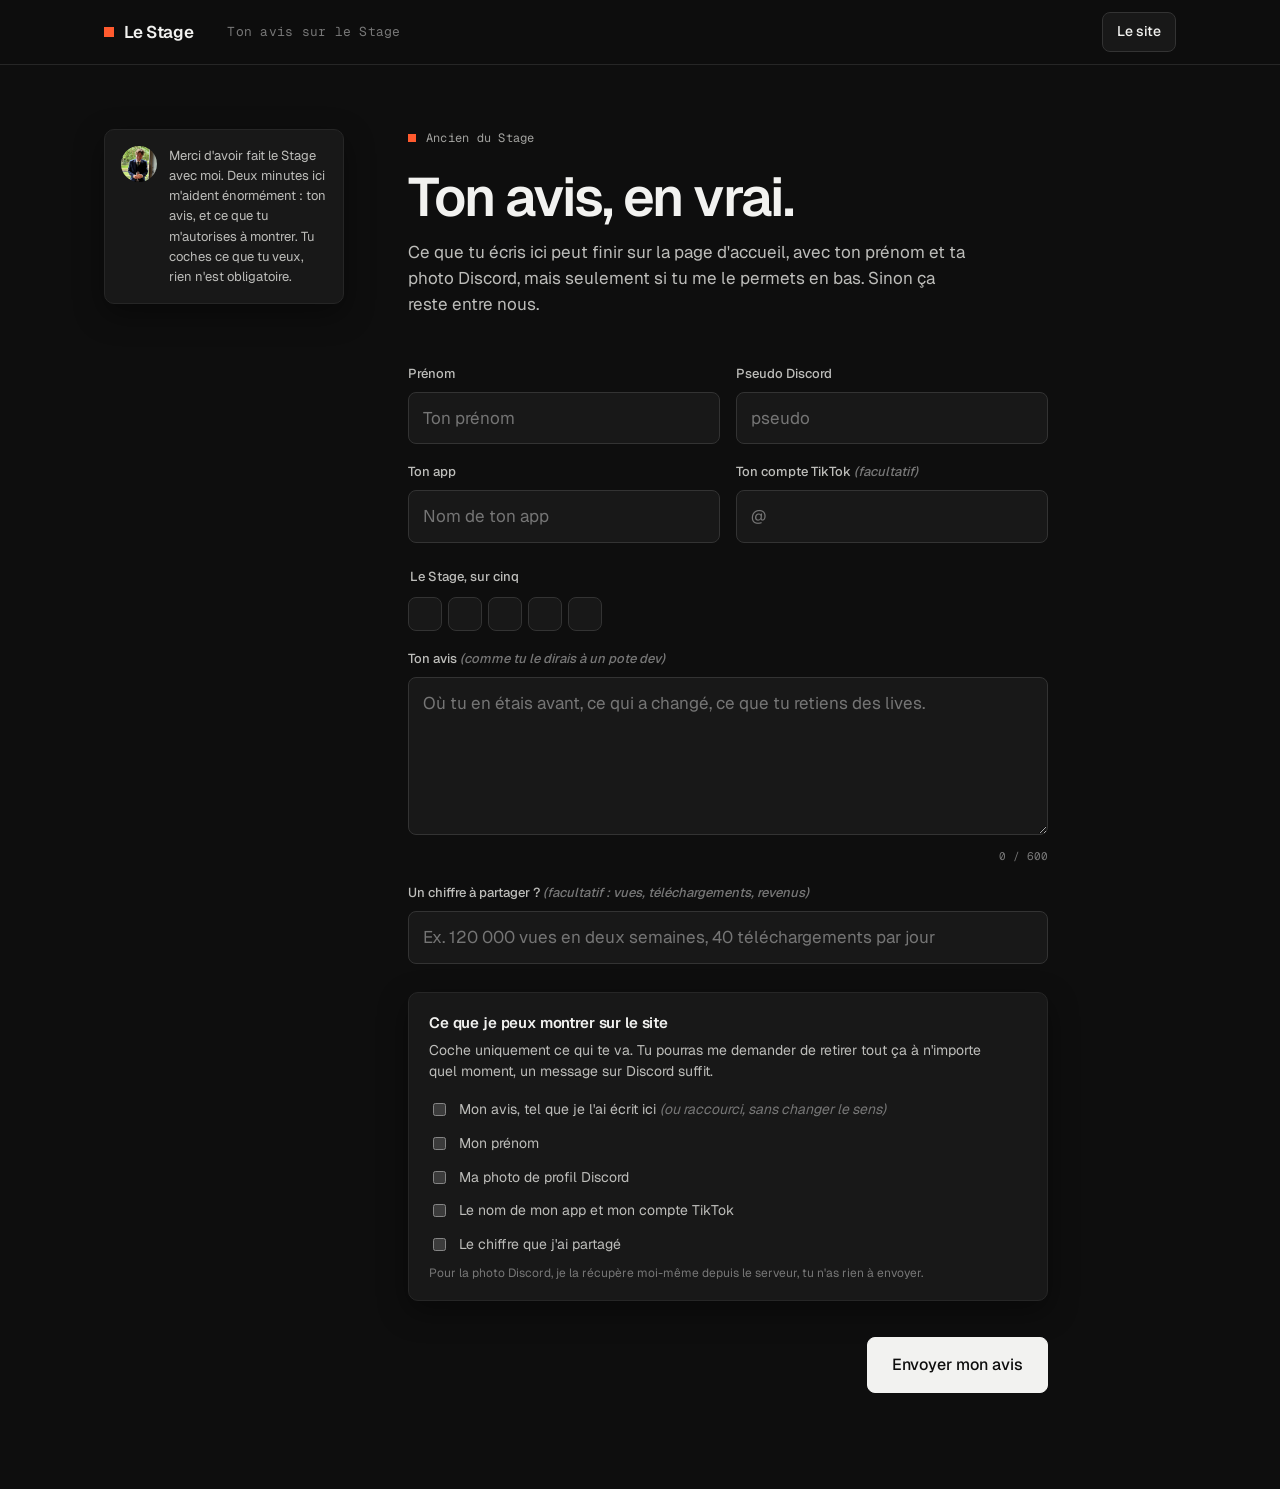
==== avis.html @ 8430fc01 "Avis : page pour recueillir les retours des anciens et leurs autorisations Co-Authored-By: Claude Fa" ====
<!doctype html>
<html lang="fr">
<head>
<meta charset="utf-8">
<meta name="viewport" content="width=device-width, initial-scale=1">
<title>Ton avis · Le Stage</title>
<meta name="description" content="Tu as fait le Stage ? Dis-moi ce que tu en as pensé, et si je peux le montrer sur le site.">
<meta name="robots" content="noindex">
<link rel="icon" type="image/png" sizes="64x64" href="favicon.png?v=3">
<link rel="icon" type="image/svg+xml" href="favicon.svg?v=3">
<link rel="shortcut icon" href="favicon.ico?v=3">
<link rel="apple-touch-icon" href="apple-touch-icon.png?v=3">
<link rel="preconnect" href="https://fonts.googleapis.com">
<link rel="preconnect" href="https://fonts.gstatic.com" crossorigin>
<link href="https://fonts.googleapis.com/css2?family=Geist:wght@400;500;600;700&family=Geist+Mono:wght@400;500&display=swap" rel="stylesheet">
<link rel="stylesheet" href="style.css">
<link rel="stylesheet" href="postuler.css">
<style>
  .avis-main { padding-top: 0; }
  .avis { padding: 64px 0 96px; }
  .avis-in { display: grid; grid-template-columns: 240px 1fr; gap: 64px; align-items: start; }
  @media (max-width: 860px) { .avis-in { grid-template-columns: 1fr; gap: 28px; } .avis { padding: 36px 0 72px; } }
  .avis-side { position: sticky; top: 90px; }
  .avis-side .side-note { margin-top: 0; }
  @media (max-width: 860px) { .avis-side { position: static; } .avis-side .side-note { display: flex; } }
  .avis-form { max-width: 640px; }
  .avis-form .h2 { margin-bottom: 14px; }
  .avis-form .p { margin-bottom: 28px; }
  .stars { border: 0; padding: 0; margin: 24px 0 0; display: flex; flex-wrap: wrap; gap: 6px; }
  .stars legend { font-size: 13px; font-weight: 500; color: var(--ink-2); margin-bottom: 10px; width: 100%; }
  .stars label { position: relative; }
  .stars input { position: absolute; opacity: 0; inset: 0; }
  .stars i { display: block; width: 34px; height: 34px; border: 1px solid var(--line-2); border-radius: 8px; background: var(--card); cursor: pointer; transition: background 150ms, border-color 150ms, transform 200ms var(--spring); }
  .stars label:hover i { border-color: var(--ink); }
  .stars.lit-1 label:nth-child(-n+2) i, .stars.lit-2 label:nth-child(-n+3) i, .stars.lit-3 label:nth-child(-n+4) i, .stars.lit-4 label:nth-child(-n+5) i, .stars.lit-5 label:nth-child(-n+6) i { background: var(--px); border-color: var(--px); }
  .stars input:checked + i { transform: scale(1.08); }
  .consent { margin-top: 28px; padding: 18px 20px; }
  .consent h3 { font-size: 15px; font-weight: 600; margin: 0 0 6px; letter-spacing: -0.01em; }
  .consent .p { font-size: 14px; margin-bottom: 8px; }
  .consent .check { margin-top: 12px; }
  .consent .check:first-of-type { margin-top: 16px; }
  .avatar-hint { font-size: 12px; color: var(--g3); margin-top: 8px; line-height: 1.5; }
  .ok-box { display: none; }
  .is-sent .avis-form > *:not(.ok-box) { display: none; }
  .is-sent .ok-box { display: block; animation: stepin .6s var(--spring-soft); }
  .count { font-size: 11px; color: var(--g3); text-align: right; margin-top: 6px; font-family: var(--display); }
</style>
</head>
<body class="apply-body">

<header class="nav">
  <div class="wrap nav-in">
    <a href="index.html" class="brand boop" data-boop="y:-2"><i class="px-dot" aria-hidden="true"></i>Le Stage</a>
    <span class="mono dim apply-crumb">Ton avis sur le Stage</span>
    <div class="nav-tools">
      <a href="index.html" class="btn btn-sm boop" data-boop="y:-2">Le site</a>
    </div>
  </div>
</header>

<main class="avis avis-main">
  <div class="wrap avis-in">

    <aside class="avis-side">
      <div class="side-note px-card">
        <img src="assets/sacha.png" alt="" width="36" height="36">
        <p>Merci d'avoir fait le Stage avec moi. Deux minutes ici m'aident énormément : ton avis, et ce que tu m'autorises à montrer. Tu coches ce que tu veux, rien n'est obligatoire.</p>
      </div>
    </aside>

    <form class="avis-form" id="avisForm" novalidate>
      <p class="eyebrow mono">Ancien du Stage</p>
      <h1 class="h2">Ton avis, en vrai.</h1>
      <p class="p">Ce que tu écris ici peut finir sur la page d'accueil, avec ton prénom et ta photo Discord, mais seulement si tu me le permets en bas. Sinon ça reste entre nous.</p>

      <div class="row-2">
        <label class="field"><span>Prénom</span><input type="text" id="firstName" required placeholder="Ton prénom"></label>
        <label class="field"><span>Pseudo Discord</span><input type="text" id="discord" placeholder="pseudo"></label>
      </div>
      <div class="row-2">
        <label class="field"><span>Ton app</span><input type="text" id="app" placeholder="Nom de ton app"></label>
        <label class="field"><span>Ton compte TikTok <em class="dim">(facultatif)</em></span><input type="text" id="tiktok" placeholder="@"></label>
      </div>

      <fieldset class="stars" id="stars">
        <legend>Le Stage, sur cinq</legend>
        <label><input type="radio" name="note" value="1"><i></i></label>
        <label><input type="radio" name="note" value="2"><i></i></label>
        <label><input type="radio" name="note" value="3"><i></i></label>
        <label><input type="radio" name="note" value="4"><i></i></label>
        <label><input type="radio" name="note" value="5"><i></i></label>
      </fieldset>

      <label class="field"><span>Ton avis <em class="dim">(comme tu le dirais à un pote dev)</em></span><textarea id="review" rows="5" maxlength="600" placeholder="Où tu en étais avant, ce qui a changé, ce que tu retiens des lives."></textarea></label>
      <div class="count" id="count">0 / 600</div>

      <label class="field"><span>Un chiffre à partager ? <em class="dim">(facultatif : vues, téléchargements, revenus)</em></span><input type="text" id="result" placeholder="Ex. 120 000 vues en deux semaines, 40 téléchargements par jour"></label>

      <div class="consent px-card">
        <h3>Ce que je peux montrer sur le site</h3>
        <p class="p">Coche uniquement ce qui te va. Tu pourras me demander de retirer tout ça à n'importe quel moment, un message sur Discord suffit.</p>
        <label class="check"><input type="checkbox" id="okReview"><span>Mon avis, tel que je l'ai écrit ici <em class="dim">(ou raccourci, sans changer le sens)</em></span></label>
        <label class="check"><input type="checkbox" id="okName"><span>Mon prénom</span></label>
        <label class="check"><input type="checkbox" id="okAvatar"><span>Ma photo de profil Discord</span></label>
        <label class="check"><input type="checkbox" id="okApp"><span>Le nom de mon app et mon compte TikTok</span></label>
        <label class="check"><input type="checkbox" id="okResult"><span>Le chiffre que j'ai partagé</span></label>
        <p class="avatar-hint">Pour la photo Discord, je la récupère moi-même depuis le serveur, tu n'as rien à envoyer.</p>
      </div>

      <div class="nav-row"><button type="button" class="btn btn-ink btn-lg" id="sendBtn" data-pixel-target>Envoyer mon avis</button></div>

      <div class="ok-box">
        <p class="eyebrow mono">C'est envoyé</p>
        <h1 class="h2">Merci.<span class="px-dot" style="margin-left:.2em;vertical-align:baseline"></span></h1>
        <p class="p">Ton avis est dans ma boîte. Si tu m'as autorisé à le montrer, tu le verras sur le site dans les prochains jours, et je te préviens sur Discord. Si tu changes d'avis, un message et je retire.</p>
        <div class="nav-row"><a class="btn" href="index.html">Retour au site</a></div>
      </div>
    </form>
  </div>
</main>

<div id="particles" aria-hidden="true"></div>
<div id="toast" class="toast px" role="status" aria-live="polite" hidden></div>

<script src="data.js"></script>
<script src="app.js"></script>
<script src="avis.js"></script>
</body>
</html>
---- style.css ----
/* ============================================================
   Le Stage · base
   Gris-blanc, noir, Geist. Un seul pixel orange, vivant.
   ============================================================ */

:root {
  --paper: #0E0E0E;
  --paper-2: #151515;
  --card: #181818;
  --ink: #F2F2F0;
  --ink-2: #BDBDBA;
  --g3: #777777;
  --g4: #A3A3A0;
  --line: #262626;
  --line-2: #333333;
  --px: #FF5A2E;
  --px-soft: rgba(255, 90, 46, 0.16);
  --c1: #FFD60A;   /* the trio: orange (--px), yellow, blue. Nothing else. */
  --c2: #2D7CFF;
  --ok: #23A559;   /* Discord green, only inside the Discord window */
  --pink: var(--px);           /* app.js reads --pink for particles and the chart */
  --violet: var(--px);
  --green: #4FD08A;
  --shadow: 0 10px 30px rgba(0,0,0,.4);
  --shadow-sm: 0 4px 14px rgba(0,0,0,.35);
  --shadow-lg: 0 30px 60px rgba(0,0,0,.55);
  --radius: 10px;
  --body: "Geist", "Inter", system-ui, sans-serif;
  --head: "Geist", "Inter", system-ui, sans-serif;
  --serif: var(--head);
  --display: "Geist Mono", ui-monospace, monospace;
  --spring: linear(0, 0.009, 0.035 2.1%, 0.141, 0.281 6.7%, 0.723 12.9%, 0.938 16.7%, 1.017, 1.077, 1.121, 1.149 24.3%, 1.159, 1.163, 1.161, 1.154 29.9%, 1.129 32.8%, 1.051 39.6%, 1.017 43.1%, 0.991, 0.977 51%, 0.974 53.8%, 0.975 57.1%, 0.997 69.8%, 1.003 76.9%, 1);
  --spring-soft: linear(0, 0.013, 0.05 2.9%, 0.19 6.6%, 0.455 11.4%, 0.75 16.9%, 0.952 21.5%, 1.043 24.3%, 1.108 27.5%, 1.139 30.4%, 1.148 33.1%, 1.138 36.4%, 1.096 41.4%, 1.012 50.5%, 0.983 56.9%, 0.98 63.1%, 1.002 79.6%, 1);
  color-scheme: dark;
}
:root[data-theme="light"] { --paper: #F3F3F1; --paper-2: #EBEBE8; --card: #FAFAF9; --ink: #0A0A0A; --ink-2: #4A4A4A; --g3: #8C8C8C; --g4: #5E5E5E; --line: #DCDCD8; --line-2: #C9C9C4; --px: #FF4A1C; --px-soft: rgba(255,74,28,.12); --green: #1E9E5A; --shadow: 0 1px 0 rgba(10,10,10,.04), 0 10px 30px rgba(10,10,10,.06); --shadow-sm: 0 1px 0 rgba(10,10,10,.04), 0 4px 14px rgba(10,10,10,.05); --shadow-lg: 0 2px 0 rgba(10,10,10,.04), 0 30px 60px rgba(10,10,10,.10); color-scheme: light; }

* { box-sizing: border-box; }
html { scroll-behavior: smooth; }
@media (prefers-reduced-motion: reduce) { html { scroll-behavior: auto; } }
body { margin: 0; background: var(--paper); color: var(--ink); font-family: var(--body); font-size: 17px; line-height: 1.55; -webkit-font-smoothing: antialiased; overflow-x: hidden; }
h1, h2, h3, h4 { margin: 0; font-weight: 600; letter-spacing: -0.03em; text-wrap: balance; }
p { margin: 0; }
a { color: inherit; }
button { font: inherit; color: inherit; background: none; border: 0; padding: 0; cursor: pointer; }
ul, ol { margin: 0; padding: 0; list-style: none; }
svg { display: block; }
img { display: block; max-width: 100%; }
em { font-style: italic; }
b { font-weight: 600; }
code { font-family: var(--display); font-size: 0.85em; background: var(--paper-2); padding: 2px 6px; border-radius: 5px; }

.mono { font-family: var(--display); font-size: 0.76em; letter-spacing: 0.02em; }
.dim { color: var(--g3); }
.wrap { max-width: 1120px; margin: 0 auto; padding-inline: 24px; }
.wrap.narrow { max-width: 760px; }
.skip { position: absolute; left: -999px; top: 8px; background: var(--ink); color: var(--paper); padding: 8px 12px; z-index: 100; }
.skip:focus { left: 8px; }
:focus-visible { outline: 2px solid var(--px); outline-offset: 3px; border-radius: 4px; }

.c-pink { color: var(--px); }
.c-cyan, .c-yellow { color: var(--ink); }
.bg-pink { background: var(--px) !important; color: #fff; }
.bg-cyan, .bg-yellow { background: var(--card) !important; color: var(--ink); }

/* a pixel: the only colour on the page */
.px-dot { display: inline-block; width: 10px; height: 10px; background: var(--px); flex: none; }
.hl { color: var(--ink); position: relative; white-space: nowrap; }
.hl::after { content: ""; display: inline-block; width: .22em; height: .22em; background: var(--px); margin-left: .08em; vertical-align: baseline; transform: scale(0); }
.reveal.is-in .hl::after, .final .hl::after { animation: hlpop .6s var(--spring) .7s forwards; }
@keyframes hlpop { to { transform: scale(1); } }
@media (max-width: 600px) { .hl { white-space: normal; } }

/* --- card ------------------------------------------------- */
.px { background: var(--card); border: 1px solid var(--line); border-radius: var(--radius); }
.px-card { background: var(--card); border: 1px solid var(--line); border-radius: var(--radius); box-shadow: var(--shadow); }

/* --- type ------------------------------------------------- */
.eyebrow { font-family: var(--display); font-size: 12px; letter-spacing: 0.02em; color: var(--g4); margin-bottom: 22px; display: flex; align-items: center; gap: 10px; }
.eyebrow::before { content: ""; width: 8px; height: 8px; background: var(--px); flex: none; }
.snack { position: fixed; top: 64px; left: 0; right: 0; z-index: 39; height: 36px; background: var(--c2); color: #fff; font-size: 13px; }
.snack-in { display: flex; align-items: center; gap: 12px; height: 100%; }
.snack-tag { font-size: 10px; background: #fff; color: var(--c2); padding: 3px 7px; border-radius: 3px; }
.snack b { font-weight: 600; letter-spacing: -0.01em; }
.snack-in-days { font-size: 11px; color: rgba(255,255,255,.85); }
.snack-sep { width: 1px; height: 14px; background: rgba(255,255,255,.35); }
.snack-places { font-size: 11px; color: rgba(255,255,255,.85); }
.snack-cta { margin-left: auto; font-size: 11px; color: #fff; text-decoration: none; padding: 5px 10px; border: 1px solid rgba(255,255,255,.5); border-radius: 4px; transition: background 150ms, color 150ms; }
.snack-cta:hover { background: #fff; color: var(--c2); }
main { padding-top: 36px; }
.nav { top: 0; }
.intro { z-index: 100; }
@media (max-width: 700px) { .snack-places, .snack-sep { display: none; } .snack { font-size: 12px; } }
.h1 { font-size: clamp(64px, 11vw, 152px); line-height: 0.92; letter-spacing: -0.05em; font-weight: 600; position: relative; }
.h1 .w { display: inline-block; }
.h1 .l { display: inline-block; transition: color 300ms; will-change: transform; }
.h1 .l.is-hit { color: var(--hit, var(--px)); }
.h2 { font-size: clamp(32px, 4.4vw, 54px); line-height: 1.02; letter-spacing: -0.035em; margin-bottom: 20px; }
.h3 { font-size: 22px; letter-spacing: -0.02em; margin-bottom: 14px; }
.lede { font-size: 19px; line-height: 1.55; max-width: 560px; margin-top: 30px; color: var(--ink-2); }
.lede em { color: var(--ink); font-style: normal; font-weight: 600; }
.lede b { color: var(--ink); }
.p { max-width: 560px; color: var(--ink-2); }
.p + .p { margin-top: 14px; }
.p-wide { max-width: 700px; margin-bottom: 40px; }
.ok { color: var(--green); }
.ko { color: var(--g3); }

/* --- buttons ---------------------------------------------- */
.btn { display: inline-flex; align-items: center; gap: 8px; font-weight: 500; font-size: 15px; text-decoration: none; padding: 13px 20px; border-radius: 8px; background: var(--card); color: var(--ink); border: 1px solid var(--line-2); transition: border-color 150ms, box-shadow 200ms, transform 200ms var(--spring), background 150ms; white-space: nowrap; }
.btn:hover { border-color: var(--ink); }
.btn:active { transform: scale(0.98); }
.btn-ink { background: var(--ink); color: var(--paper); border-color: var(--ink); }
.btn-ink:hover { background: var(--px); border-color: var(--px); color: #fff; box-shadow: 0 10px 30px var(--px-soft), 0 0 0 4px var(--px-soft); }
.magnet { transition: transform 200ms var(--spring-soft); }
.btn-ink .dim { color: rgba(255,255,255,.55); }
.btn-paper { background: var(--paper); color: var(--ink); border-color: var(--paper); }
.btn-paper:hover { background: var(--px); color: #fff; border-color: var(--px); }
.btn-sm { padding: 8px 14px; font-size: 14px; }
.btn-lg { padding: 15px 24px; font-size: 16px; }
.btn-xl { padding: 17px 28px; font-size: 17px; width: 100%; justify-content: center; }
.btn .arrow { display: inline-block; animation: bob 1.4s var(--spring) infinite; }
@keyframes bob { 0%,100% { translate: 0 0; } 50% { translate: 0 3px; } }
.icon-btn { width: 38px; height: 38px; display: grid; place-items: center; border: 1px solid var(--line-2); border-radius: 8px; background: var(--card); }
.icon-btn:hover { border-color: var(--ink); }

.boop, .tilt { will-change: transform; }
@media (prefers-reduced-motion: reduce) { .boop, .tilt { transform: none !important; } }

/* --- nav -------------------------------------------------- */
.nav { position: sticky; z-index: 40; background: color-mix(in srgb, var(--paper) 84%, transparent); backdrop-filter: blur(12px); -webkit-backdrop-filter: blur(12px); border-bottom: 1px solid var(--line); }
.progress { position: absolute; left: 0; bottom: -1px; height: 2px; width: 100%; background: var(--px); transform: scaleX(var(--p, 0)); transform-origin: left; }
.nav-in { display: flex; align-items: center; gap: 26px; height: 64px; }
.brand { display: inline-flex; align-items: center; gap: 10px; text-decoration: none; font-weight: 600; font-size: 17px; letter-spacing: -0.02em; white-space: nowrap; }
.links { display: flex; gap: 22px; margin-left: 8px; }
.links a { font-size: 14px; font-weight: 500; text-decoration: none; color: var(--g4); transition: color 150ms; }
.links a:hover, .links a.is-active { color: var(--ink); }
.nav-tools { margin-left: auto; display: flex; align-items: center; gap: 10px; }
#soundToggle .snd-off { display: none; }
#soundToggle[aria-pressed="false"] .snd-waves { display: none; }
#soundToggle[aria-pressed="false"] .snd-off { display: block; }
.th-sun { display: none; }
:root[data-theme="light"] .th-sun { display: block; }
:root[data-theme="light"] .th-moon { display: none; }
@media (max-width: 960px) { .links { display: none; } }
@media (max-width: 560px) { .nav-tools .btn { display: none; } }

/* --- hero ------------------------------------------------- */
.hero { padding: 104px 0 80px; position: relative; }
.hero-in { display: grid; grid-template-columns: 1.3fr 0.7fr; gap: 40px; align-items: center; }
.cta-row { display: flex; flex-wrap: wrap; gap: 12px; margin-top: 38px; }
.places { display: flex; align-items: center; gap: 14px; margin-top: 34px; font-size: 12px; color: var(--ink-2); flex-wrap: wrap; }
.places b { color: var(--ink); }
.places-grid { display: grid; grid-template-columns: repeat(10, 10px); gap: 4px; }
.places-grid { grid-template-columns: repeat(10, 12px); gap: 5px; }
.places-grid i { width: 12px; height: 12px; background: var(--ink); transform: scale(.4); opacity: .4; cursor: pointer; transition: transform 250ms var(--spring), background 180ms steps(1); }
.places-grid i:hover { transform: scale(1.5) rotate(45deg) !important; }
.places-grid.is-in i { animation: placein .5s var(--spring) forwards; animation-delay: calc(var(--i) * 45ms); }
.places-grid i.lit { background: var(--lit, var(--px)); transform: scale(1.25); }
@keyframes placein { to { transform: scale(1); opacity: 1; } }
.places b { color: var(--ink); }
.proof { display: grid; grid-template-columns: repeat(4, auto); justify-content: start; gap: 12px 32px; margin-top: 28px; border-top: 1px solid var(--line); padding-top: 18px; }
.proof li { display: flex; flex-direction: column; }
@media (max-width: 560px) { .proof { grid-template-columns: 1fr 1fr; } }
.proof b { font-size: 15px; font-weight: 500; color: var(--px); }
.proof span { font-size: 12px; color: var(--g3); margin-top: 2px; line-height: 1.5; }

/* the mascot pixel, as the full stop of the title */
.px-mascot { display: inline-block; width: .14em; height: .14em; background: var(--px); margin-left: .06em; vertical-align: baseline; cursor: pointer; will-change: transform; transition: scale 180ms var(--spring); }
.px-mascot.blink { scale: 1 .25; }
.px-ghost { position: fixed; left: 0; top: 0; width: 14px; height: 14px; background: var(--px); pointer-events: none; z-index: 54; opacity: .5; animation: ghost 500ms ease-out forwards; }
@keyframes ghost { to { opacity: 0; transform: scale(.4); } }
.px-mascot:hover { scale: 1.25; }

/* the bubble: photo, orbiting pixels, status, a speech bubble that types */
.hero-art { display: flex; justify-content: center; }
.bubble-wrap { position: relative; width: 360px; height: 380px; }
.portrait { position: absolute; inset: 0; cursor: pointer; --rim: var(--px); --rw: 1.022; }
.portrait:hover { --rw: 1.04; }
.face { position: absolute; inset: 0; width: 100%; height: 100%; object-fit: contain; display: block; filter: grayscale(1) contrast(1.05); z-index: 2; transition: transform 300ms var(--spring); }
.portrait:hover .face { transform: scale(1.01); }
/* a thick rim around the silhouette: the photo's own mask, scaled up, hollowed out */
.rim { position: absolute; inset: 0; background: var(--rim); transition: background 150ms steps(1), transform 350ms var(--spring); z-index: 1;
  -webkit-mask: url("assets/sacha-cutout.png") center / contain no-repeat; mask: url("assets/sacha-cutout.png") center / contain no-repeat;
  transform: scale(var(--rw)); transform-origin: 50% 62%; }
.rim::after { content: ""; position: absolute; inset: 0; background: var(--paper); -webkit-mask: inherit; mask: inherit; transform: scale(calc(1 / var(--rw) * .996)); transform-origin: 50% 62%; }
.portrait:hover .rim { animation: rimcycle 1.2s steps(1) infinite; }
@keyframes rimcycle { 0% { background: var(--px); } 33% { background: var(--c1); } 66% { background: var(--c2); } 100% { background: var(--px); } }
.portrait.glitch { --rim: var(--c2); }
.portrait.glitch .face { transform: translate(4px, -2px); transition: none; }
.status, .say { z-index: 5; }
.patch { position: absolute; left: 61.5%; top: 79%; width: 12.5%; height: 5%; background: var(--paper); pointer-events: none; z-index: 3; }
.status { position: absolute; top: 14px; left: -10px; display: inline-flex; align-items: center; gap: 8px; background: var(--card); border: 1px solid var(--line); border-radius: 999px; padding: 6px 12px; font-size: 11px; color: var(--ink-2); box-shadow: var(--shadow-sm); }
.status i { width: 8px; height: 8px; border-radius: 50%; background: var(--ok); box-shadow: 0 0 0 0 rgba(0,208,132,.5); animation: ping 1.8s ease-out infinite; }
@keyframes ping { to { box-shadow: 0 0 0 8px rgba(0,208,132,0); } }
.say { position: absolute; left: -30px; bottom: 6px; min-width: 240px; max-width: 290px; padding: 12px 16px; font-size: 15px; color: var(--ink); animation: float 5s ease-in-out infinite; }
.say p { margin: 0; min-height: 1.5em; }
.say::before { content: ""; position: absolute; top: -7px; right: 44px; width: 12px; height: 12px; background: var(--card); border-left: 1px solid var(--line); border-top: 1px solid var(--line); transform: rotate(45deg); }
.caret { display: inline-block; width: 8px; height: 1em; background: var(--px); vertical-align: -0.15em; margin-left: 2px; animation: blink 0.9s steps(1) infinite; }
@keyframes blink { 50% { opacity: 0; } }
@keyframes float { 0%,100% { translate: 0 0; } 50% { translate: 0 -8px; } }
@media (max-width: 900px) {
  .hero { padding: 56px 0 56px; }
  .hero-in { grid-template-columns: 1fr; gap: 28px; }
  .hero-art { order: -1; justify-content: flex-start; }
  .bubble-wrap { width: 100%; height: 260px; }
  .portrait { inset: 0 auto 0 0; width: 240px; }
  .status { left: 0; top: 0; }
  .say { left: 170px; bottom: 10px; min-width: 0; max-width: 200px; }
}

/* cursor sparkles in the hero: tiny pixels */
.spark { position: fixed; left: 0; top: 0; pointer-events: none; z-index: 55; width: 6px; height: 6px; translate: var(--x) var(--y); background: var(--c, var(--px)); animation: spark 650ms var(--spring-soft) forwards; }
@keyframes spark { 0% { transform: translate(-50%,-50%) scale(0); opacity: 1; } 40% { transform: translate(-50%,-50%) scale(1); } 100% { transform: translate(-50%, calc(-50% - 22px)) scale(0); opacity: 0; } }

/* --- divider: a hairline with one pixel ----------------------- */
.divider { padding: 12px 0; display: flex; justify-content: center; }
.rainbow { width: min(100% - 48px, 1120px); height: 8px; cursor: pointer; background: linear-gradient(var(--line), var(--line)) center / 100% 1px no-repeat; position: relative; }
.rainbow::after { content: ""; position: absolute; left: 50%; top: 0; width: 8px; height: 8px; translate: -50% 0; background: var(--px); transition: transform 500ms var(--spring), background 200ms; }
.rainbow:hover::after { transform: rotate(45deg) scale(1.3); }
.rainbow.is-spun::after { transform: rotate(225deg); background: var(--ink); }

/* --- sections --------------------------------------------- */
.section { padding: 96px 0; }
.grid-2 { display: grid; grid-template-columns: 1fr 1fr; gap: 64px; align-items: center; }
.grid-2.gap { gap: 24px; align-items: stretch; }
@media (max-width: 900px) { .grid-2 { grid-template-columns: 1fr; gap: 40px; } .section { padding: 72px 0; } }

/* manifeste */
.manifeste { padding: 0 0 96px; }
.manifeste .wrap { max-width: 860px; }
.manifeste p:not(.eyebrow):not(.sig) { font-size: clamp(22px, 2.6vw, 32px); line-height: 1.3; color: var(--ink); letter-spacing: -0.025em; font-weight: 500; max-width: none; }
.manifeste p:not(.eyebrow) + p:not(.sig) { margin-top: 24px; }
.manifeste em { font-style: normal; color: var(--px); }
.manifeste .words p { color: var(--line-2); }
.manifeste .words .wd { display: inline-block; color: var(--line-2); transition: color 350ms ease, transform 500ms var(--spring); transform: translateY(6px); }
.manifeste .words .wd.on { color: var(--ink); transform: translateY(0); }
.manifeste .words em .wd.on { color: var(--px); }
.manifeste .words .wd.hot { color: var(--px); }
.manifeste .sig { margin-top: 36px; font-family: var(--display); font-size: 12px; color: var(--g3); display: flex; align-items: center; gap: 12px; font-weight: 400; letter-spacing: 0; }
.manifeste .sig img { width: 30px; height: 30px; border-radius: 50%; object-fit: cover; }

/* méthode: a list, each title animated after its meaning */
.parts-list { border-top: 1px solid var(--line); }
.pl { display: grid; grid-template-columns: 64px 1fr; gap: 20px; padding: 40px 0; border-bottom: 1px solid var(--line); align-items: baseline; cursor: default; opacity: .32; transition: opacity 400ms ease, transform 500ms var(--spring); transform: translateX(0); }
.pl.is-focus { opacity: 1; transform: translateX(10px); }
.pl-no { color: var(--g3); font-size: 12px; padding-top: 8px; transition: color 300ms; }
.pl h3 { font-size: clamp(28px, 3.4vw, 42px); letter-spacing: -0.035em; margin: 0 0 8px; position: relative; display: inline-block; }
.pl p { margin: 0; color: var(--ink-2); font-size: 16px; max-width: 560px; line-height: 1.55; }
.pl .kw { position: relative; display: inline-block; }
.learn { margin-top: 26px; padding-top: 18px; border-top: 1px dashed var(--line-2); display: flex; flex-direction: column; gap: 10px; max-width: 560px; }
.learn li { position: relative; padding-left: 20px; font-size: 14px; line-height: 1.5; color: var(--ink-2); }
.learn li::before { content: ""; position: absolute; left: 0; top: 8px; width: 6px; height: 6px; background: var(--px); }
.learn li.mono { padding-left: 0; color: var(--px); font-size: 11px; margin-bottom: 4px; }
.learn li.mono::before { display: none; }
.pl:not(.is-focus) .learn { opacity: .6; }
.pl.is-focus .pl-no { color: var(--px); }

@media (max-width: 600px) { .pl { grid-template-columns: 40px 1fr; gap: 10px; } }

/* P1 chauffer: pixels of heat rise from the word */
.pl[data-fx="heat"].play .kw { color: var(--px); transition: color 200ms; }
.pl[data-fx="heat"] .kw::before, .pl[data-fx="heat"] .kw::after { content: ""; position: absolute; bottom: 100%; width: 6px; height: 6px; background: var(--px); opacity: 0; }
.pl[data-fx="heat"] .kw::before { left: 20%; }
.pl[data-fx="heat"] .kw::after { left: 65%; background: var(--c1); }
.pl[data-fx="heat"].play .kw::before { animation: heat .9s ease-out; }
.pl[data-fx="heat"].play .kw::after { animation: heat .9s ease-out .25s; }
@keyframes heat { 0% { opacity: 0; transform: translateY(6px) scale(.6); } 30% { opacity: 1; } 100% { opacity: 0; transform: translateY(-22px) scale(1.2); } }

/* P2 cible: a crosshair box locks onto the word */
.pl[data-fx="target"] .kw::after { content: ""; position: absolute; inset: -4px -6px; border: 1.5px solid var(--px); opacity: 0; pointer-events: none; }
.pl[data-fx="target"].play .kw::after { animation: lock .7s var(--spring) forwards; }
@keyframes lock { 0% { opacity: 0; transform: scale(2.6); } 40% { opacity: 1; } 100% { opacity: 1; transform: scale(1); } }
.pl[data-fx="target"].play .kw { color: var(--px); transition: color 300ms 400ms; }

/* P3 étudier: a scanner bar sweeps the title */
.pl[data-fx="scan"] h3::after { content: ""; position: absolute; top: -4px; bottom: -4px; left: 0; width: 24px; background: linear-gradient(90deg, transparent, var(--px-soft), var(--px), var(--px-soft), transparent); opacity: 0; pointer-events: none; }
.pl[data-fx="scan"].play h3::after { animation: scan 1s ease-in-out forwards; }
@keyframes scan { 0% { left: 0; opacity: 0; } 15% { opacity: 1; } 85% { opacity: 1; } 100% { left: calc(100% - 24px); opacity: 0; } }

/* P4 hooks: a hook comes down and pulls the word up */
.pl[data-fx="hook"] .kw::before { content: ""; position: absolute; left: 50%; top: -34px; width: 2px; height: 26px; background: var(--ink); opacity: 0; }
.pl[data-fx="hook"] .kw::after { content: ""; position: absolute; left: calc(50% - 6px); top: -12px; width: 8px; height: 8px; border: 2px solid var(--px); border-top: 0; border-right: 0; opacity: 0; }
.pl[data-fx="hook"].play .kw::before, .pl[data-fx="hook"].play .kw::after { animation: hookdown .5s var(--spring) forwards; }
.pl[data-fx="hook"].play .kw { animation: hooked .6s var(--spring) .35s; }
@keyframes hookdown { 0% { opacity: 0; transform: translateY(-20px); } 100% { opacity: 1; transform: translateY(0); } }
@keyframes hooked { 0% { transform: translateY(0); } 50% { transform: translateY(-10px); color: var(--px); } 100% { transform: translateY(0); } }

/* P5 POV: the word blinks like an eye */
.pl[data-fx="eye"].play .kw { animation: blinkeye .9s ease-in-out; transform-origin: center; color: var(--px); }
@keyframes blinkeye { 0%, 100% { transform: scaleY(1); } 40% { transform: scaleY(.08); } 60% { transform: scaleY(1); } 70% { transform: scaleY(.08); } 85% { transform: scaleY(1); } }

/* P6 scripts: typed out, with a caret */
.pl[data-fx="type"].play .kw { animation: typed 1s steps(18) forwards; }
.pl[data-fx="type"] .kw::after { content: ""; position: absolute; right: -8px; top: 10%; width: 3px; height: 80%; background: var(--px); opacity: 0; }
.pl[data-fx="type"].play .kw::after { animation: caret 1.4s steps(2) forwards; }
@keyframes typed { 0% { clip-path: inset(0 100% 0 0); } 100% { clip-path: inset(0 0 0 0); } }
@keyframes caret { 0%, 90% { opacity: 1; } 100% { opacity: 0; } }

/* P7 télécharger: an arrow drops into the word, which catches it */
.pl[data-fx="drop"] .kw::before { content: ""; position: absolute; left: 50%; top: -30px; width: 8px; height: 8px; background: var(--px); opacity: 0; translate: -50% 0; }
.pl[data-fx="drop"].play .kw::before { animation: dropin .55s cubic-bezier(.4, 0, 1, 1) forwards; }
.pl[data-fx="drop"].play .kw { animation: catchit .5s var(--spring) .5s; }
@keyframes dropin { 0% { opacity: 1; transform: translateY(0); } 100% { opacity: 0; transform: translateY(36px); } }
@keyframes catchit { 0% { transform: translateY(0); } 40% { transform: translateY(5px); color: var(--px); } 100% { transform: translateY(0); } }

/* P8 analyser: bars grow next to the word */
.pl[data-fx="bars"] h3::after { content: ""; position: absolute; left: calc(100% + 16px); bottom: 4px; width: 6px; height: 22px; background: var(--ink); box-shadow: 9px 0 0 var(--g3), 18px 0 0 var(--px), 27px 0 0 var(--c1); transform: scaleY(0); transform-origin: bottom; }
.pl[data-fx="bars"].play h3::after { animation: bars .8s var(--spring) forwards; }
.pl[data-fx="bars"].play .kw { color: var(--px); transition: color 300ms; }
@keyframes bars { to { transform: scaleY(1); } }

/* P9 doubler: the word casts a second self */
.pl[data-fx="double"].play .kw { animation: doubled .8s var(--spring) forwards; }
@keyframes doubled { 0% { text-shadow: 0 0 0 transparent; } 100% { text-shadow: 6px 6px 0 var(--px); } }

/* P10 démultiplier: the word bursts into pixels (JS) and flashes */
.pl[data-fx="burst"].play .kw { animation: flash .6s steps(3); }
@keyframes flash { 0% { color: var(--px); } 100% { color: var(--ink); } }
/* lives: a Discord window */
.dc { display: grid; grid-template-columns: 220px 1fr; border-radius: 12px; overflow: hidden; background: #313338; color: #DBDEE1; font-size: 14px; box-shadow: var(--shadow-lg); }
.dc .mono { color: #949BA4; }
.dc-side { background: #2B2D31; padding: 14px 10px; display: flex; flex-direction: column; gap: 2px; }
.dc-server { display: flex; align-items: center; gap: 10px; font-weight: 600; color: #fff; padding: 4px 8px 12px; border-bottom: 1px solid #1F2023; margin-bottom: 8px; }
.dc-logo { width: 28px; height: 28px; border-radius: 8px; background: var(--px); color: #fff; display: grid; place-items: center; font-weight: 700; font-size: 14px; }
.dc-cat { font-size: 11px; font-weight: 700; letter-spacing: .04em; text-transform: uppercase; color: #949BA4; padding: 10px 8px 4px; }
.dc-ch { padding: 6px 8px; border-radius: 4px; color: #949BA4; }
.dc-ch.is-on { background: #404249; color: #fff; }
.dc-voice { padding: 2px 0 0 18px; display: flex; flex-direction: column; gap: 2px; }
.dc-voice li { display: flex; align-items: center; gap: 8px; padding: 4px 8px; border-radius: 4px; color: #949BA4; font-size: 13px; }
.dc-voice img, .dc-voice b { width: 22px; height: 22px; border-radius: 50%; object-fit: cover; display: grid; place-items: center; font-size: 11px; font-weight: 700; color: #fff; background: var(--a, #5865F2); }
.dc-voice li.is-talking { color: #fff; }
.dc-voice li.is-talking img { box-shadow: 0 0 0 2px #23A559; animation: talk 1.4s ease-in-out infinite; }
@keyframes talk { 50% { box-shadow: 0 0 0 2px #23A559, 0 0 0 5px rgba(35,165,89,.25); } }
.dc-voice li i { margin-left: auto; font-style: normal; font-size: 10px; background: #23A559; color: #fff; padding: 1px 6px; border-radius: 4px; }
.dc-more { color: #949BA4; font-size: 12px; }
.dc-main { display: grid; grid-template-rows: auto auto 1fr; min-width: 0; }
.dc-head { display: flex; justify-content: space-between; align-items: center; gap: 12px; padding: 12px 16px; border-bottom: 1px solid #1F2023; color: #fff; font-weight: 600; flex-wrap: wrap; }
.dc-live { display: inline-flex; align-items: center; gap: 8px; font-weight: 500; font-size: 12px; color: #949BA4; }
.dc-live i { width: 8px; height: 8px; border-radius: 50%; background: #F23F43; animation: pulse 1.2s ease-in-out infinite; }
.dc-screen { padding: 16px; background: #1E1F22; }
.dc-screen .slides { display: grid; grid-template-columns: repeat(3, 1fr); gap: 10px; padding: 0; border: 0; max-width: 460px; margin: 0 auto; }
.dc-screen .slide { aspect-ratio: 9 / 16; position: relative; border: 0; border-radius: 10px; overflow: hidden; display: flex; flex-direction: column; justify-content: center; align-items: center; padding: 14px 12px 34px; text-align: center; color: #0A0A0A; box-shadow: 0 10px 24px rgba(0,0,0,.35); transition: transform 250ms var(--spring), box-shadow 250ms, outline-color 150ms; outline: 2px solid transparent; outline-offset: 2px; }
.dc-screen .s1 { background: radial-gradient(120% 90% at 30% 20%, #E8D9C8, #B89B86 60%, #7E6454); }
.dc-screen .s2 { background: radial-gradient(120% 90% at 70% 30%, #D8DEE8, #9AA7BD 60%, #5E6A80); }
.dc-screen .s3 { background: radial-gradient(120% 90% at 50% 80%, #E9E1D0, #C9B9A0 60%, #8B7A62); }
.dc-screen .slide::before { content: ""; position: absolute; inset: 0; background: repeating-linear-gradient(0deg, rgba(255,255,255,.05) 0 1px, transparent 1px 3px); pointer-events: none; }
.dc-screen .slide:hover { transform: translateY(-3px); }
.dc-screen .slide.is-active { outline-color: var(--px); }
.dc-screen .slide-no { position: absolute; top: 8px; right: 10px; font-family: var(--display); font-size: 9px; color: rgba(255,255,255,.85); background: rgba(0,0,0,.35); padding: 2px 6px; border-radius: 999px; }
.dc-screen .slide-txt { position: relative; font-weight: 600; font-size: 13px; line-height: 1.3; letter-spacing: -0.01em; background: #fff; color: #0A0A0A; padding: 8px 10px; border-radius: 8px; box-decoration-break: clone; }
.dc-screen .slide-ui { position: absolute; right: 8px; bottom: 36px; display: flex; flex-direction: column; gap: 6px; }
.dc-screen .slide-ui i { width: 10px; height: 10px; border-radius: 50%; background: rgba(255,255,255,.85); }
.dc-screen .verdict { position: absolute; left: 8px; right: 8px; bottom: 8px; font-size: 10px; font-weight: 600; padding: 4px 6px; border-radius: 6px; text-align: center; }
.dc-screen .verdict.ok { background: #23A559; color: #fff; } .dc-screen .verdict.ko { background: #F23F43; color: #fff; }
.dc-screen-hint { margin: 10px 0 0; font-size: 10px; text-align: center; }
.dc-chat { padding: 14px 16px 12px; display: flex; flex-direction: column; gap: 14px; }
.dc-msg { display: grid; grid-template-columns: 36px 1fr; gap: 12px; align-items: start; }
.dc-msg img, .dc-msg > b { width: 36px; height: 36px; border-radius: 50%; object-fit: cover; display: grid; place-items: center; font-weight: 700; color: #fff; background: var(--a, #5865F2); }
.dc-who { color: #fff; font-weight: 600; margin-bottom: 2px; }
.dc-who .mono { font-weight: 400; font-size: 11px; margin-left: 6px; text-transform: none; letter-spacing: 0; }
.dc-msg p { margin: 0; line-height: 1.45; }
.dc-msg .note p { animation: slidein 350ms var(--spring); }
.dc-msg em { color: var(--c1); font-style: normal; }
.dc-input { margin-top: 4px; padding: 10px 14px; border-radius: 8px; background: #383A40; color: #6D6F78; font-size: 12px; text-transform: none; letter-spacing: 0; }
@media (max-width: 800px) { .dc { grid-template-columns: 1fr; } .dc-side { display: none; } }
/* lives */
.lives { background: var(--paper-2); border-top: 1px solid var(--line); border-bottom: 1px solid var(--line); }
.replay-line { display: flex; align-items: center; gap: 12px; margin-top: 22px; font-size: 15px; color: var(--ink-2); }
.replay-line b { color: var(--ink); font-weight: 500; }
.quotes { display: grid; grid-template-columns: repeat(3, 1fr); gap: 20px; margin-top: 36px; }
@media (max-width: 900px) { .quotes { grid-template-columns: 1fr; } }
.quote { margin: 0; padding: 24px; font-size: 18px; font-weight: 500; line-height: 1.35; letter-spacing: -0.015em; }
.quote footer { margin-top: 14px; color: var(--g3); }
.live-facts { display: flex; flex-wrap: wrap; gap: 40px; margin-top: 44px; }
.live-facts li { display: flex; flex-direction: column; }
.live-facts b { font-size: 36px; line-height: 1; letter-spacing: -0.03em; }
.live-facts span { font-size: 14px; color: var(--ink-2); margin-top: 6px; }

/* chiffres */
.stats { display: grid; grid-template-columns: repeat(4, 1fr); gap: 16px; margin-bottom: 20px; }
@media (max-width: 900px) { .stats { grid-template-columns: 1fr 1fr; } }
.stat { padding: 22px 24px; display: flex; flex-direction: column; gap: 4px; }
.stat b { font-size: 36px; line-height: 1; letter-spacing: -0.035em; }
.stat span { font-size: 14px; font-weight: 500; margin-top: 4px; }
.stat small { font-size: 12px; color: var(--g3); }
.rc { padding: 0; margin: 0; overflow: hidden; }
.rc-head { display: flex; justify-content: space-between; align-items: center; padding: 14px 20px; border-bottom: 1px solid var(--line); font-weight: 500; font-size: 14px; }
.rc-logo { display: inline-flex; align-items: center; gap: 8px; }
.rc-logo i { width: 10px; height: 10px; background: var(--px); }
.rc-body { position: relative; min-height: 280px; padding: 20px; }
.rc-body svg { width: 100%; height: auto; display: block; cursor: crosshair; touch-action: none; }
.rc-line { fill: none; stroke: var(--ink); stroke-width: 2; stroke-linejoin: round; stroke-linecap: round; stroke-dasharray: var(--len); stroke-dashoffset: var(--len); }
.rc.is-in .rc-line { animation: draw 1.8s var(--spring-soft) forwards; }
@keyframes draw { to { stroke-dashoffset: 0; } }
.rc-area { fill: var(--ink); opacity: 0; }
.rc.is-in .rc-area { animation: fadein 0.8s 1.2s forwards; }
@keyframes fadein { to { opacity: 0.05; } }
.rc-dot { fill: var(--card); stroke: var(--ink); stroke-width: 2; opacity: 0; }
.rc.is-in .rc-dot { animation: popin 0.4s var(--spring) forwards; }
@keyframes popin { from { opacity: 0; transform: scale(0); } to { opacity: 1; transform: scale(1); } }
.rc-grid { stroke: var(--line); stroke-width: 1; shape-rendering: crispEdges; }
.rc-axis { font-family: var(--display); font-size: 9px; fill: var(--g3); }
.rc-mark { stroke: var(--px); stroke-width: 1; stroke-dasharray: 3 4; shape-rendering: crispEdges; }
.rc-mark-label { font-family: var(--display); font-size: 9px; fill: var(--px); letter-spacing: .06em; }
.rc-empty { position: absolute; inset: 0; display: grid; place-items: center; text-align: center; padding: 24px; }
.rc-empty p { max-width: 420px; color: var(--ink-2); font-size: 15px; background: var(--card); border: 1px solid var(--line); border-radius: 8px; padding: 14px 18px; }
.rc-empty b { display: block; font-size: 18px; color: var(--ink); margin-bottom: 6px; }
.rc-ghost { opacity: 0.35; }
.rc-cursor { stroke: var(--ink); stroke-width: 1; opacity: 0; shape-rendering: crispEdges; }
.rc-cursor-dot { fill: var(--px); stroke: var(--card); stroke-width: 3; opacity: 0; }
svg.is-hover .rc-cursor { opacity: .4; } svg.is-hover .rc-cursor-dot { opacity: 1; }
.rc-tip { position: absolute; top: 28px; width: 290px; translate: -50% 0; background: var(--card); border: 1px solid var(--line-2); border-radius: 10px; padding: 12px 14px; box-shadow: var(--shadow-lg); font-size: 13px; pointer-events: none; z-index: 2; animation: slidein 200ms var(--spring); }
.rc-tip-head { display: flex; justify-content: space-between; align-items: baseline; font-size: 18px; font-weight: 600; letter-spacing: -0.02em; }
.rc-tip-head span { color: var(--px); }
.rc-tip-total { color: var(--ink-2); margin: 2px 0 10px; font-weight: 500; }
.rc-tip ul { display: flex; flex-direction: column; gap: 7px; }
.rc-tip li { display: grid; gap: 3px; color: var(--ink-2); }
.rc-tip li.is-top { color: var(--ink); }
.rc-tip-name { display: flex; justify-content: space-between; font-weight: 500; }
.rc-tip-name i { font-style: normal; font-family: var(--display); font-size: 10px; letter-spacing: .06em; text-transform: uppercase; color: var(--px); }
.rc-tip-bar { display: block; height: 4px; background: var(--line); overflow: hidden; }
.rc-tip-bar i { display: block; height: 100%; background: var(--g3); }
.rc-tip li.is-top .rc-tip-bar i { background: var(--px); }
.rc-tip-num { font-family: var(--display); font-size: 11px; color: var(--g3); }
.rc-tip-foot { margin-top: 10px; font-size: 11px; color: var(--g3); }

/* vidéos */
.vgrid { display: grid; grid-template-columns: repeat(4, 1fr); gap: 18px; }
@media (max-width: 1000px) { .vgrid { grid-template-columns: repeat(3, 1fr); } }
@media (max-width: 700px) { .vgrid { grid-template-columns: repeat(2, 1fr); gap: 12px; } }
.vcard { padding: 0; text-align: left; display: flex; flex-direction: column; width: 100%; overflow: hidden; transition: box-shadow 250ms, border-color 150ms; }
.vcard:hover { box-shadow: var(--shadow-lg); border-color: var(--line-2); }
.vshot { aspect-ratio: 9 / 16; position: relative; background: var(--paper-2); overflow: hidden; }
.vshot img { width: 100%; height: 100%; object-fit: cover; display: block; transition: transform 700ms var(--spring-soft); }
.vcard:hover .vshot img { transform: scale(1.04); }
.vshot .vplay { position: absolute; left: 50%; top: 50%; translate: -50% -50%; width: 46px; height: 46px; border-radius: 50%; background: rgba(250,250,249,.94); display: grid; place-items: center; transition: transform 250ms var(--spring); box-shadow: var(--shadow); }
.vcard:hover .vplay { transform: scale(1.1); }
.vplay::before { content: ""; width: 0; height: 0; border-left: 13px solid #0A0A0A; border-top: 8px solid transparent; border-bottom: 8px solid transparent; margin-left: 3px; }
.vhook { position: absolute; left: 12px; right: 12px; top: 12px; font-weight: 500; font-size: 15px; line-height: 1.25; color: var(--ink); }
.vghost { position: absolute; inset: 0; background: repeating-linear-gradient(45deg, var(--line) 0 2px, transparent 2px 10px); opacity: .5; }
.vmeta { padding: 14px 16px; display: flex; flex-direction: column; gap: 2px; }
.rank { position: absolute; left: 10px; top: 10px; font-family: "Geist", system-ui, sans-serif; font-weight: 600; font-variant-numeric: tabular-nums; letter-spacing: .02em; font-size: 11px; background: var(--card); border: 1px solid var(--line); padding: 4px 7px; border-radius: 6px; color: var(--ink-2); z-index: 1; }
.vcard:first-child .rank { background: var(--px); color: #fff; border-color: var(--px); }
.vviews { font-size: 24px; line-height: 1; font-weight: 600; letter-spacing: -0.03em; }
.vviews small { font-weight: 500; font-size: 12px; color: var(--g4); margin-left: 4px; letter-spacing: 0; }
.vviews-na { font-size: 13px; font-weight: 500; color: var(--px); }
.vformat { font-family: var(--display); font-size: 10px; color: var(--g3); margin-top: 4px; }

/* kit */
.kit-grid { display: grid; grid-template-columns: repeat(3, 1fr); gap: 18px; }
@media (max-width: 900px) { .kit-grid { grid-template-columns: 1fr 1fr; } }
@media (max-width: 560px) { .kit-grid { grid-template-columns: 1fr; } }
.kcard { padding: 26px; display: flex; flex-direction: column; gap: 10px; --k: var(--px); }
.kcard svg { margin-bottom: 8px; color: var(--ink); }
.kcard svg rect { transform-box: fill-box; transform-origin: center; }
.kcard:hover svg rect { animation: pxpop 0.5s steps(3) both; animation-delay: calc(var(--i, 0) * 45ms); }
@keyframes pxpop { 0% { transform: scale(1); } 40% { transform: scale(1.5); } 100% { transform: scale(1); } }
.kcard h3 { font-size: 20px; }
.kcard p { font-size: 14px; color: var(--ink-2); }

/* about */
.about { background: var(--paper-2); border-top: 1px solid var(--line); border-bottom: 1px solid var(--line); }
.about-in { display: grid; grid-template-columns: 0.75fr 1.25fr; gap: 64px; align-items: center; }
@media (max-width: 900px) { .about-in { grid-template-columns: 1fr; gap: 36px; } }
.about-photo { position: relative; width: min(100%, 340px); margin: 0 auto; }
.about-photo img { width: 100%; height: auto; aspect-ratio: 1; object-fit: cover; border-radius: 50%; box-shadow: var(--shadow-lg); position: relative; z-index: 1; }
.tag-about { position: absolute; right: -10px; bottom: 26px; z-index: 2; font-family: var(--display); font-size: 11px; padding: 8px 12px; border-radius: 6px; box-shadow: var(--shadow); animation: float 4s ease-in-out infinite; }
.about-facts { display: flex; flex-wrap: wrap; gap: 10px; margin-top: 24px; }
.about-facts li { font-family: var(--display); font-size: 11px; padding: 8px 12px; }

/* pour qui */
.col { padding: 26px; }
.col-yes { border-color: var(--ink); }
.col-dim { opacity: .85; }
.plain li { position: relative; padding: 9px 0 9px 20px; font-size: 15px; color: var(--ink-2); border-bottom: 1px solid var(--line); }
.plain li::before { content: ""; position: absolute; left: 0; top: 18px; width: 6px; height: 6px; background: var(--px); }
.col-dim .plain li::before { background: var(--g3); }
.plain li:last-child { border-bottom: 0; }

/* tarif */
.price-wrap { display: grid; grid-template-columns: 1fr 0.8fr; gap: 56px; align-items: start; }
@media (max-width: 900px) { .price-wrap { grid-template-columns: 1fr; } }
.price { padding: 34px; box-shadow: var(--shadow-lg); border-color: var(--line-2); }
.price-head { border-bottom: 1px solid var(--line); padding-bottom: 20px; margin-bottom: 20px; }
.price-badge { font-size: 11px; color: var(--px); border: 1px solid var(--px); padding: 5px 9px; border-radius: 6px; }
.price-amount { margin-top: 18px; display: flex; align-items: baseline; gap: 6px; }
.big { font-size: 88px; line-height: 0.9; letter-spacing: -0.06em; font-weight: 600; }
.cur { font-size: 32px; font-weight: 600; color: var(--px); }
.price-sub { color: var(--ink-2); margin-top: 10px; }
.price-list { display: flex; flex-direction: column; gap: 10px; margin-bottom: 26px; }
.price-list li { padding-left: 24px; position: relative; font-size: 15px; }
.price-list li::before { content: ""; position: absolute; left: 0; top: 9px; width: 6px; height: 6px; background: var(--px); }
.price-foot { margin-top: 14px; font-size: 13px; text-align: center; }
.price-side { padding-top: 10px; }

/* faq */
.acc { display: flex; flex-direction: column; gap: 12px; }
details[open].px { border-color: var(--ink); }
details summary { list-style: none; cursor: pointer; display: flex; align-items: center; justify-content: space-between; gap: 14px; padding: 18px 20px; font-weight: 500; font-size: 17px; letter-spacing: -0.01em; }
details summary::-webkit-details-marker { display: none; }
.plus { position: relative; width: 14px; height: 14px; flex: none; }
.plus::before, .plus::after { content: ""; position: absolute; background: var(--px); }
.plus::before { left: 0; top: 6px; width: 14px; height: 2px; }
.plus::after { left: 6px; top: 0; width: 2px; height: 14px; transition: transform 300ms var(--spring); }
details[open] .plus::after { transform: scaleY(0); }
.acc-body { padding: 0 20px 20px; color: var(--ink-2); font-size: 15px; animation: slidein 350ms var(--spring); }

/* final */
.final { background: #0A0A0A; color: #F2F2F0; position: relative; overflow: hidden; }
.field-px { position: absolute; inset: 0; pointer-events: none; }
.field-px i { position: absolute; bottom: -12px; width: var(--s); height: var(--s); background: var(--c); left: var(--x); opacity: 0; animation: rise var(--d) linear var(--delay) infinite; }
@keyframes rise { 0% { transform: translateY(0); opacity: 0; } 10% { opacity: .9; } 90% { opacity: .5; } 100% { transform: translateY(-520px); opacity: 0; } }
.final-in { position: relative; }
.final::before { content: ""; position: absolute; left: 0; right: 0; top: 0; height: 4px; background: var(--px); }
.final .h2 { color: inherit; }
.final .hl { color: inherit; }
.final-in { text-align: center; display: flex; flex-direction: column; align-items: center; gap: 24px; }
.final .btn-xl { width: auto; }
.final .dim { color: rgba(255,255,255,.5); }
.final .btn-paper { background: #F2F2F0; color: #0A0A0A; border-color: #F2F2F0; }

/* footer */
.foot { border-top: 1px solid var(--line); padding: 30px 0; }
.foot-in { display: flex; align-items: center; gap: 24px; flex-wrap: wrap; }
.foot-left { display: flex; flex-direction: column; gap: 4px; font-size: 13px; }
.like { display: inline-flex; align-items: center; gap: 8px; padding: 8px 12px; border: 1px solid var(--line-2); border-radius: 8px; margin-left: auto; background: var(--card); }
.heart-body { fill: var(--g3); transition: fill 200ms; }
.like.is-liked .heart-body { fill: var(--px); }
.heart-eye { fill: var(--paper); opacity: 0; }
.like.is-liked .heart-eye { opacity: 1; }
.foot-note { width: 100%; font-size: 10px; letter-spacing: 0.2em; }
.foot-switch { font-size: 12px; color: var(--g3); }
@media (min-width: 700px) { .foot-note { width: auto; margin-left: 12px; } }

/* --- particles: pixels ------------------------------------ */
#particles { position: fixed; inset: 0; pointer-events: none; z-index: 60; overflow: hidden; }
.pt { position: absolute; width: var(--s, 6px); height: var(--s, 6px); background: var(--c, var(--ink)); left: 0; top: 0; translate: var(--x) var(--y); animation: pt var(--d, 900ms) var(--spring-soft) forwards; will-change: transform, opacity; }
.popx { position: absolute; left: 0; top: 0; width: var(--s); height: var(--s); background: var(--c); translate: var(--x) var(--y); opacity: 0; animation: popx var(--d) ease-out forwards; will-change: transform, opacity; }
@keyframes popx { 0% { transform: translate(-50%,-50%) rotate(0) translateY(0); opacity: 0; } 15% { opacity: .7; } 100% { transform: translate(calc(-50% + var(--dx)), -50%) rotate(var(--rot)) translateY(34px); opacity: 0; } }
@keyframes pt { 0% { transform: translate(-50%, -50%) rotate(0deg); opacity: 1; } 100% { transform: translate(calc(-50% + cos(var(--a)) * var(--r)), calc(-50% + sin(var(--a)) * var(--r) + 40px)) rotate(var(--rot)); opacity: 0; } }

/* --- toast ------------------------------------------------ */
.toast { position: fixed; left: 50%; bottom: 24px; translate: -50% 0; padding: 12px 16px; font-weight: 500; font-size: 14px; z-index: 70; animation: slidein 400ms var(--spring); box-shadow: var(--shadow-lg); }

/* --- modal ------------------------------------------------ */
.modal { position: fixed; inset: 0; z-index: 80; display: grid; place-items: center; }
.modal[hidden] { display: none; }
.modal-bg { position: absolute; inset: 0; background: rgba(10,10,10,.7); backdrop-filter: blur(4px); }
.modal-box { position: relative; width: min(92vw, 360px); padding: 0; overflow: hidden; animation: popin 0.4s var(--spring); box-shadow: var(--shadow-lg); }
.modal-close { position: absolute; right: 8px; top: 8px; z-index: 2; }
.modal-frame { aspect-ratio: 9 / 16; background: var(--ink); }
.modal-frame iframe { width: 100%; height: 100%; border: 0; display: block; }

/* --- intro: one pixel, then the page ---------------------- */
.intro { position: fixed; inset: 0; z-index: 100; background: var(--paper); display: grid; place-items: center; }
.intro-px { width: 14px; height: 14px; background: var(--px); animation: pxbeat .8s var(--spring) infinite alternate; position: relative; }
.intro-px::before, .intro-px::after { content: ""; position: absolute; inset: 0; background: var(--c1); opacity: 0; }
.intro-px::after { background: var(--c2); }
.intro.is-done .intro-px::before { animation: split 0.5s var(--spring) forwards; }
.intro.is-done .intro-px::after { animation: split2 0.5s var(--spring) forwards; }
@keyframes split { 0% { opacity: 1; } 100% { opacity: 0; translate: -90px -40px; } }
@keyframes split2 { 0% { opacity: 1; } 100% { opacity: 0; translate: 90px -40px; } }
@keyframes pxbeat { from { transform: scale(1); } to { transform: scale(1.8); } }
.intro.is-done { animation: wipe 0.6s cubic-bezier(.7, 0, .2, 1) forwards; }
.intro.is-done .intro-px { animation: pxgo .4s var(--spring) forwards; }
@keyframes pxgo { to { transform: scale(0); } }
@keyframes wipe { to { translate: 0 -100%; } }

/* --- reveal --------------------------------------------- */
.reveal { opacity: 0; translate: 0 22px; }
.reveal.is-in { animation: reveal 1s var(--spring-soft) both; animation-delay: var(--d, 0ms); }
@keyframes reveal { from { opacity: 0; translate: 0 22px; } to { opacity: 1; translate: 0 0; } }
.reveal.pop.is-in { animation: revealpop 1s var(--spring) both; animation-delay: var(--d, 0ms); }
@keyframes revealpop { from { opacity: 0; scale: 0.7; } to { opacity: 1; scale: 1; } }

/* --- chaos ---------------------------------------------- */
body.chaos .px, body.chaos .btn, body.chaos .portrait { animation: wobble 0.5s ease-in-out infinite alternate; }
body.chaos { animation: hue 4s linear infinite; }
@keyframes hue { to { filter: hue-rotate(360deg); } }
@keyframes wobble { from { rotate: -1.2deg; } to { rotate: 1.2deg; } }

@media (prefers-reduced-motion: reduce) {
  *, *::before, *::after { animation-duration: 0.01ms !important; animation-iteration-count: 1 !important; transition-duration: 0.01ms !important; }
  .intro { display: none !important; }
  .reveal { opacity: 1 !important; translate: 0 0 !important; animation: none !important; }
}

/* --- the three colours, spread across the page ------------------- */
.batch-tag { background: var(--c2); }
.batch-in { color: var(--c2); }
.methode, .chiffres, .about, .faq { --px: var(--c2); --px-soft: rgba(45, 124, 255, .16); }
.lives, .videos, .pourqui { --px: var(--c1); --px-soft: rgba(255, 214, 10, .16); }
.methode .pl[data-fx="heat"] .kw::after { background: var(--c1); }
.methode .pl[data-fx="bars"] h3::after { box-shadow: 9px 0 0 var(--g3), 18px 0 0 var(--px), 27px 0 0 #FF4A1C; }
.lives .btn-ink, .videos .btn-ink, .pourqui .btn-ink { color: #0A0A0A; }
.videos .vcard:first-child .rank { color: #0A0A0A; }
.stat:nth-child(2) b { color: var(--c1); }
.stat:nth-child(3) b { color: #FF4A1C; }
.kit .kcard:nth-child(3n+1) { --k: #FF4A1C; }
.kit .kcard:nth-child(3n+2) { --k: var(--c2); }
.kit .kcard:nth-child(3n+3) { --k: var(--c1); }
.kit .kcard svg { color: var(--ink); }
.price-badge { color: var(--c1); border-color: var(--c1); }
.cur { color: var(--c2); }
.foot .like.is-liked .heart-body { fill: var(--c2); }
---- postuler.css ----
/* ============================================================
   Le Stage · candidature
   ============================================================ */
.apply { padding: 64px 0 96px; }
.apply-in { display: grid; grid-template-columns: 240px 1fr; gap: 64px; align-items: start; }
.apply-crumb { margin-left: 8px; }
@media (max-width: 860px) { .apply-in { grid-template-columns: 1fr; gap: 28px; } .apply { padding: 36px 0 72px; } }

/* steps: four pixels and a line */
.steps { display: flex; flex-direction: column; gap: 0; position: sticky; top: 90px; }
.steps li { display: flex; align-items: center; gap: 14px; padding: 10px 0; font-size: 14px; color: var(--g3); position: relative; }
.steps li i { width: 10px; height: 10px; background: var(--line-2); flex: none; transition: background 250ms, transform 400ms var(--spring); }
.steps li::before { content: ""; position: absolute; left: 4.5px; top: 30px; width: 1px; height: 22px; background: var(--line); }
.steps li:last-child::before { display: none; }
.steps li.is-done { color: var(--ink-2); }
.steps li.is-done i { background: var(--ink); }
.steps li.is-current { color: var(--ink); font-weight: 500; }
.steps li.is-current i { background: var(--px); transform: scale(1.5); }
.side-note { margin-top: 32px; padding: 16px; display: flex; gap: 12px; font-size: 13px; color: var(--ink-2); }
.side-note img { width: 36px; height: 36px; border-radius: 50%; object-fit: cover; flex: none; }
.side-note p { margin: 0; }
@media (max-width: 860px) { .steps { position: static; flex-direction: row; gap: 18px; } .steps li::before { display: none; } .steps li span { display: none; } .steps li.is-current span { display: inline; } .side-note { display: none; } }

/* steps content */
.step { display: none; max-width: 640px; }
.step.is-active { display: block; animation: stepin .6s var(--spring-soft); }
@keyframes stepin { from { opacity: 0; translate: 24px 0; } to { opacity: 1; translate: 0 0; } }
.step .h2 { margin-bottom: 14px; }
.step .p { margin-bottom: 28px; }

.field { display: block; margin-top: 18px; }
.field > span { display: block; font-size: 13px; font-weight: 500; margin-bottom: 8px; color: var(--ink-2); }
.field input, .field textarea { width: 100%; font: inherit; color: var(--ink); background: var(--card); border: 1px solid var(--line-2); border-radius: 8px; padding: 12px 14px; transition: border-color 150ms, box-shadow 150ms; }
.field input:focus, .field textarea:focus { outline: none; border-color: var(--ink); box-shadow: 0 0 0 3px var(--px-soft); }
.field textarea { resize: vertical; }
.row-2 { display: grid; grid-template-columns: 1fr 1fr; gap: 16px; }
@media (max-width: 560px) { .row-2 { grid-template-columns: 1fr; } }
.search { position: relative; }
.search input { padding-right: 110px; }
.search-state { position: absolute; right: 12px; top: 50%; translate: 0 -50%; color: var(--g3); font-size: 11px; }
.results { margin-top: 8px; border: 1px solid var(--line-2); border-radius: 10px; background: var(--card); overflow: hidden; box-shadow: var(--shadow-lg); }
.results li { display: flex; align-items: center; gap: 12px; padding: 10px 12px; cursor: pointer; border-bottom: 1px solid var(--line); font-size: 14px; }
.results li:last-child { border-bottom: 0; }
.results li:hover, .results li.is-focus { background: var(--paper-2); }
.results img { width: 40px; height: 40px; border-radius: 9px; flex: none; }
.results b { display: block; font-weight: 500; }
.results span { color: var(--g3); font-size: 12px; }
.app-card { margin-top: 18px; padding: 16px; display: flex; align-items: center; gap: 16px; animation: popin .5s var(--spring); }
.app-card img { width: 72px; height: 72px; border-radius: 16px; flex: none; }
.app-meta { display: flex; flex-direction: column; gap: 2px; flex: 1; min-width: 0; }
.app-meta b { font-size: 17px; letter-spacing: -0.01em; }
.app-meta .mono { color: var(--px); margin-top: 4px; }
.check { display: flex; align-items: flex-start; gap: 10px; margin-top: 22px; font-size: 14px; color: var(--ink-2); cursor: pointer; }
.check input { margin-top: 4px; accent-color: var(--px); }

.choices { border: 0; padding: 0; margin: 24px 0 0; display: flex; flex-wrap: wrap; gap: 8px; }
.choices legend { font-size: 13px; font-weight: 500; color: var(--ink-2); margin-bottom: 10px; width: 100%; }
.choices label { position: relative; }
.choices input { position: absolute; opacity: 0; inset: 0; }
.choices span { display: inline-block; padding: 9px 14px; border: 1px solid var(--line-2); border-radius: 999px; font-size: 14px; background: var(--card); cursor: pointer; transition: border-color 150ms, background 150ms, color 150ms, transform 200ms var(--spring); }
.choices label:hover span { border-color: var(--ink); }
.choices input:checked + span { background: var(--ink); color: var(--paper); border-color: var(--ink); transform: scale(1.03); }
.choices input:focus-visible + span { outline: 2px solid var(--px); outline-offset: 2px; }

.nav-row { display: flex; justify-content: space-between; gap: 12px; margin-top: 36px; }
.nav-row > :only-child { margin-left: auto; }
.recap { padding: 6px 20px; }
.recap dl { margin: 0; }
.recap div { display: grid; grid-template-columns: 140px 1fr; gap: 16px; padding: 12px 0; border-bottom: 1px solid var(--line); font-size: 15px; }
.recap div:last-child { border-bottom: 0; }
.recap dt { color: var(--g3); font-size: 13px; }
.recap dd { margin: 0; }
.recap .app { display: flex; align-items: center; gap: 10px; }
.recap .app img { width: 28px; height: 28px; border-radius: 7px; }
.field.is-error input { border-color: var(--px); }

[hidden] { display: none !important; }
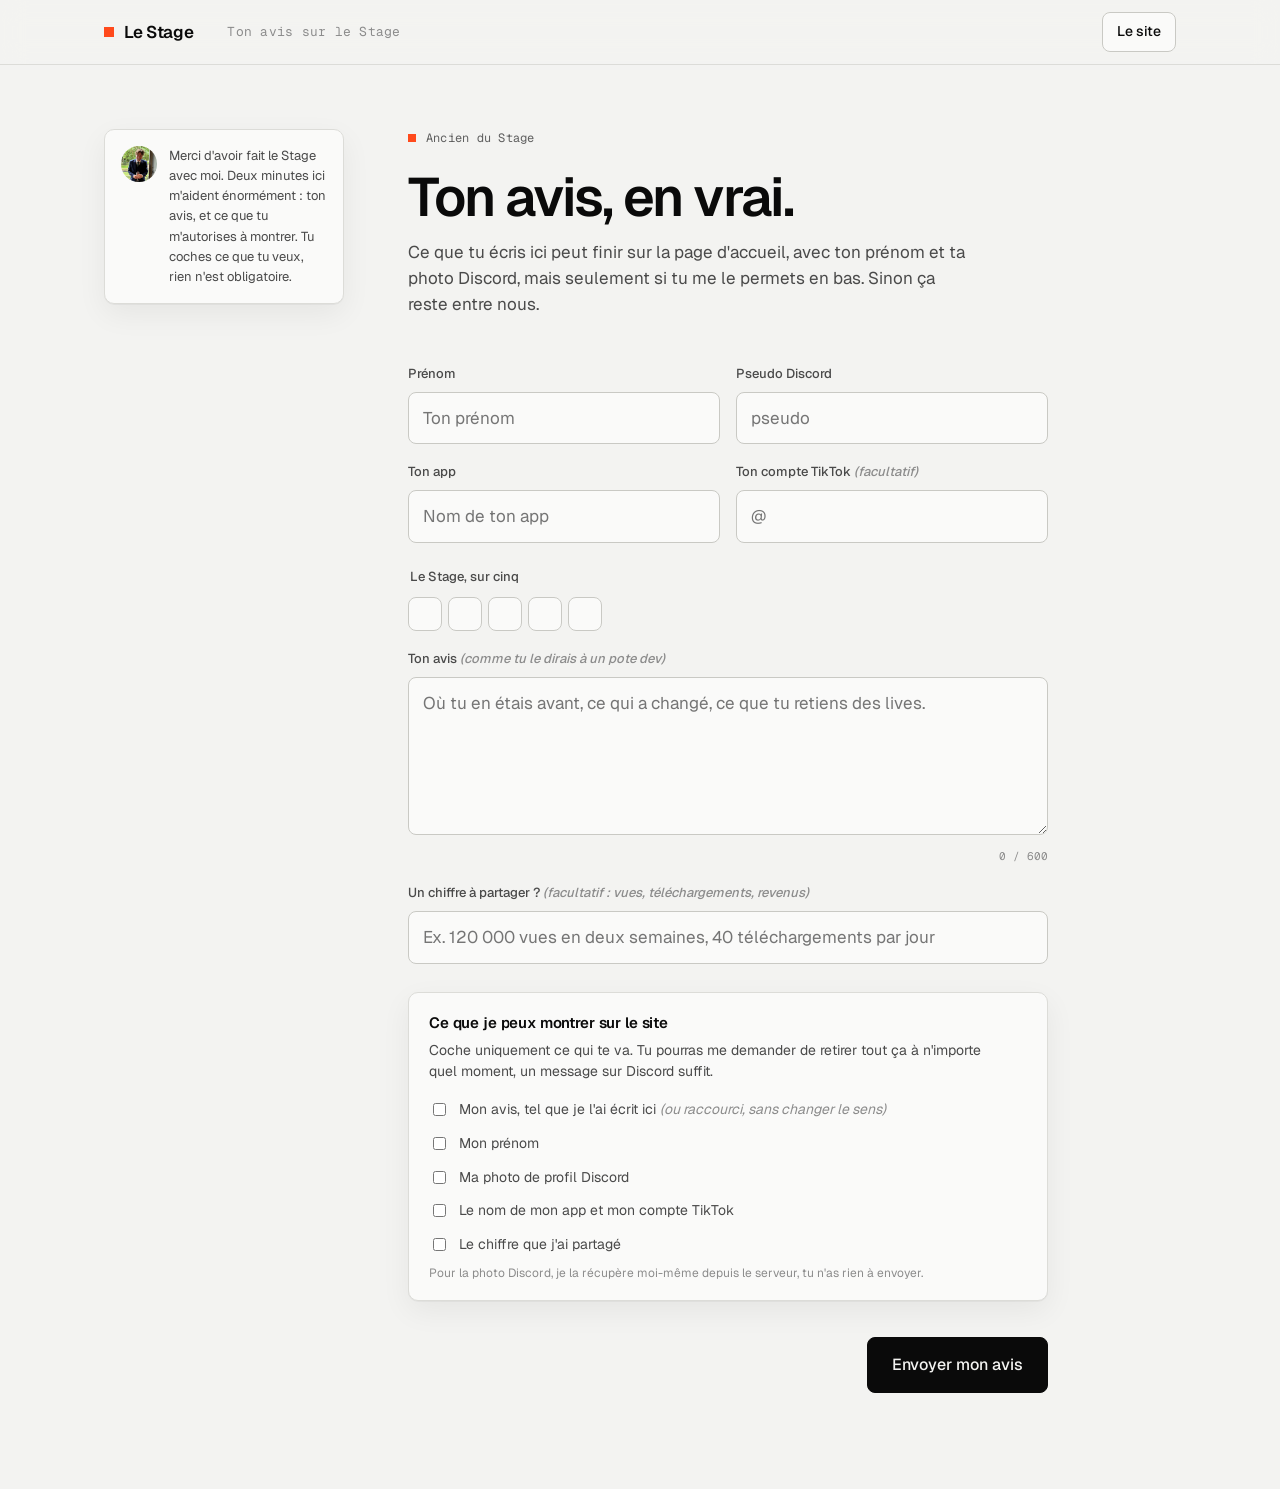
==== commit 671e1e1d: "Thème clair par défaut sur les trois pages Co-Authored-By: Claude Fable 5.1 <noreply@anthropic.com>" ====
--- a/avis.html
+++ b/avis.html
@@ -1,8 +1,9 @@
 <!doctype html>
-<html lang="fr">
+<html lang="fr" data-theme="light">
 <head>
 <meta charset="utf-8">
 <meta name="viewport" content="width=device-width, initial-scale=1">
+<meta name="theme-color" content="#F3F3F1">
 <title>Ton avis · Le Stage</title>
 <meta name="description" content="Tu as fait le Stage ? Dis-moi ce que tu en as pensé, et si je peux le montrer sur le site.">
 <meta name="robots" content="noindex">
--- a/style.css
+++ b/style.css
@@ -79,7 +79,7 @@
 .eyebrow { font-family: var(--display); font-size: 12px; letter-spacing: 0.02em; color: var(--g4); margin-bottom: 22px; display: flex; align-items: center; gap: 10px; }
 .eyebrow::before { content: ""; width: 8px; height: 8px; background: var(--px); flex: none; }
 .snack { position: fixed; top: 64px; left: 0; right: 0; z-index: 39; height: 36px; background: var(--c2); color: #fff; font-size: 13px; }
-.snack-in { display: flex; align-items: center; gap: 12px; height: 100%; }
+.snack-in { display: flex; align-items: center; gap: 12px; height: 100%; white-space: nowrap; }
 .snack-tag { font-size: 10px; background: #fff; color: var(--c2); padding: 3px 7px; border-radius: 3px; }
 .snack b { font-weight: 600; letter-spacing: -0.01em; }
 .snack-in-days { font-size: 11px; color: rgba(255,255,255,.85); }
@@ -113,7 +113,7 @@
 .btn-ink { background: var(--ink); color: var(--paper); border-color: var(--ink); }
 .btn-ink:hover { background: var(--px); border-color: var(--px); color: #fff; box-shadow: 0 10px 30px var(--px-soft), 0 0 0 4px var(--px-soft); }
 .magnet { transition: transform 200ms var(--spring-soft); }
-.btn-ink .dim { color: rgba(255,255,255,.55); }
+.btn-ink .dim { color: color-mix(in srgb, var(--paper) 60%, transparent); }
 .btn-paper { background: var(--paper); color: var(--ink); border-color: var(--paper); }
 .btn-paper:hover { background: var(--px); color: #fff; border-color: var(--px); }
 .btn-sm { padding: 8px 14px; font-size: 14px; }
@@ -366,12 +366,17 @@
 @media (max-width: 800px) { .dc { grid-template-columns: 1fr; } .dc-side { display: none; } }
 /* lives */
 .lives { background: var(--paper-2); border-top: 1px solid var(--line); border-bottom: 1px solid var(--line); }
-.replay-line { display: flex; align-items: center; gap: 12px; margin-top: 22px; font-size: 15px; color: var(--ink-2); }
+.replay-line { display: block; margin-top: 22px; font-size: 15px; line-height: 1.5; color: var(--ink-2); }
+.replay-line .px-dot { margin-right: 12px; vertical-align: -1px; }
 .replay-line b { color: var(--ink); font-weight: 500; }
 .quotes { display: grid; grid-template-columns: repeat(3, 1fr); gap: 20px; margin-top: 36px; }
 @media (max-width: 900px) { .quotes { grid-template-columns: 1fr; } }
 .quote { margin: 0; padding: 24px; font-size: 18px; font-weight: 500; line-height: 1.35; letter-spacing: -0.015em; }
 .quote footer { margin-top: 14px; color: var(--g3); }
+.live-keys { display: flex; flex-wrap: wrap; gap: 8px; margin: 22px 0 36px; }
+.live-keys li { display: inline-flex; align-items: center; gap: 6px; padding: 8px 14px; border: 1px solid var(--line-2); border-radius: 999px; font-size: 12px; color: var(--ink-2); background: var(--card); }
+.live-keys li::before { content: ""; width: 6px; height: 6px; background: var(--px); }
+.live-keys b { color: var(--ink); font-weight: 600; }
 .live-facts { display: flex; flex-wrap: wrap; gap: 40px; margin-top: 44px; }
 .live-facts li { display: flex; flex-direction: column; }
 .live-facts b { font-size: 36px; line-height: 1; letter-spacing: -0.03em; }
@@ -604,3 +609,109 @@
 .price-badge { color: var(--c1); border-color: var(--c1); }
 .cur { color: var(--c2); }
 .foot .like.is-liked .heart-body { fill: var(--c2); }
+
+/* --- avis de la bêta --------------------------------------------- */
+.avis-grid { display: grid; grid-template-columns: repeat(3, 1fr); gap: 18px; margin-top: 40px; }
+@media (max-width: 900px) { .avis-grid { grid-template-columns: 1fr 1fr; } }
+@media (max-width: 560px) { .avis-grid { grid-template-columns: 1fr; } }
+.avis-card { margin: 0; padding: 24px; display: flex; flex-direction: column; gap: 16px; --a: var(--px); }
+.avis-card:nth-child(3n+2) { --a: var(--c2); }
+.avis-card:nth-child(3n+3) { --a: var(--c1); }
+.avis-head { display: flex; align-items: center; gap: 12px; }
+.avis-head .avatar { width: 40px; height: 40px; border-radius: 50%; flex: none; display: grid; place-items: center; background: var(--a); color: #0A0A0A; font-weight: 600; font-size: 16px; overflow: hidden; }
+.avis-card:nth-child(3n+1) .avatar { color: #fff; }
+.avis-head .avatar img { width: 100%; height: 100%; object-fit: cover; }
+.avis-head div { display: flex; flex-direction: column; gap: 2px; min-width: 0; }
+.avis-head b { font-weight: 500; font-size: 15px; }
+.avis-head .mono { font-size: 11px; color: var(--g3); }
+.note5 { margin-left: auto; display: flex; gap: 3px; }
+.note5 i { width: 8px; height: 8px; background: var(--line-2); }
+.note5 i.on { background: var(--a); }
+.avis-card:hover .note5 i.on { animation: pxpop 0.5s steps(3) both; animation-delay: calc(var(--i, 0) * 45ms); }
+.avis-card blockquote { margin: 0; }
+.avis-card blockquote p { font-size: 15px; line-height: 1.5; color: var(--ink-2); }
+.avis-card blockquote p::before { content: "« "; color: var(--a); }
+.avis-card blockquote p::after { content: " »"; color: var(--a); }
+
+/* --- mobile (iPhone) ------------------------------------------- */
+@media (max-width: 700px) {
+  .snack-in { gap: 8px; }
+  .snack-tag { padding: 3px 6px; }
+  .snack-in-days { font-size: 10px; }
+  .snack-cta { padding: 4px 8px; font-size: 10px; }
+}
+@media (max-width: 560px) {
+  .wrap { padding-inline: 20px; }
+  .section { padding: 64px 0; }
+  .h2 { font-size: clamp(30px, 9vw, 38px); }
+  .h1 { font-size: clamp(60px, 18vw, 76px); }
+  .lede { font-size: 17px; margin-top: 22px; }
+  .p, .pl p, .faq .acc-body { font-size: 15px; }
+
+  /* hero: photo + bubble side by side, buttons full width */
+  .hero { padding: 28px 0 48px; }
+  .hero-in { gap: 20px; }
+  .bubble-wrap { height: 230px; }
+  .portrait { width: 210px; }
+  .status { top: 0; left: 0; font-size: 10px; padding: 5px 10px; }
+  .say { left: auto; right: 0; bottom: 0; max-width: 150px; min-width: 0; font-size: 13px; padding: 10px 12px; }
+  .say::before { right: 30px; }
+  .cta-row { margin-top: 28px; }
+  .cta-row .btn { flex: 1 1 100%; justify-content: center; }
+  .places { margin-top: 26px; }
+  .proof { gap: 14px 20px; }
+
+  /* manifeste */
+  .manifeste p:not(.eyebrow):not(.sig) { font-size: 22px; }
+
+  /* méthode: number above the title, no slide to the right */
+  .pl { grid-template-columns: 1fr; gap: 6px; padding: 32px 0; }
+  .pl.is-focus { transform: none; }
+  .pl-no { padding-top: 0; }
+  .pl h3 { font-size: 28px; }
+  .learn { margin-top: 20px; }
+
+  /* lives: slides swipe sideways, facts in two columns */
+  .dc-main > * { min-width: 0; }
+  .dc-screen { padding: 12px; overflow: hidden; }
+  .dc-head { padding: 10px 12px; font-size: 13px; }
+  .dc-live { font-size: 11px; }
+  .dc-screen .slides { display: flex; overflow-x: auto; gap: 10px; max-width: none; margin: 0 -12px; padding: 2px 12px 6px; scroll-snap-type: x mandatory; -webkit-overflow-scrolling: touch; scrollbar-width: none; }
+  .dc-screen .slides::-webkit-scrollbar { display: none; }
+  .dc-screen .slide { flex: 0 0 150px; scroll-snap-align: center; }
+  .dc-screen-hint { font-size: 10px; }
+  .dc-chat { padding: 12px; }
+  .quotes { gap: 12px; margin-top: 28px; }
+  .quote { padding: 20px; font-size: 16px; }
+  .live-facts { display: grid; grid-template-columns: 1fr 1fr; gap: 24px 16px; margin-top: 36px; }
+  .live-facts b { font-size: 30px; }
+  .live-facts span { font-size: 13px; }
+
+  /* chiffres */
+  .stats { gap: 10px; }
+  .stat { padding: 16px 16px; }
+  .stat b { font-size: 26px; }
+  .stat span { font-size: 13px; }
+  .stat small { font-size: 11px; }
+  .rc-head { padding: 12px 14px; font-size: 13px; gap: 10px; }
+  .rc-body { min-height: 0; padding: 10px 6px 12px; }
+  .rc-tip { width: min(290px, calc(100vw - 56px)); }
+
+  /* posts */
+  .vmeta { padding: 10px 12px; }
+
+  /* à propos, pour qui, tarif */
+  .about-photo { width: min(100%, 240px); }
+  .col { padding: 22px; }
+  .price { padding: 26px 22px; }
+  .acc-body { padding: 0 16px 16px; }
+
+  /* fin de page */
+  .final-in { gap: 20px; }
+  .foot-in { gap: 16px; }
+}
+
+/* méthode → avis : pas de double filet ni de double marge */
+.parts-list .pl:last-child { border-bottom: 0; padding-bottom: 12px; }
+.methode { padding-bottom: 48px; }
+.avis { padding-top: 64px; }
--- a/postuler.css
+++ b/postuler.css
@@ -1,7 +1,7 @@
 /* ============================================================
    Le Stage · candidature
    ============================================================ */
-.apply { padding: 64px 0 96px; }
+.apply { padding: 64px 0 96px; overflow-x: clip; }
 .apply-in { display: grid; grid-template-columns: 240px 1fr; gap: 64px; align-items: start; }
 .apply-crumb { margin-left: 8px; }
 @media (max-width: 860px) { .apply-in { grid-template-columns: 1fr; gap: 28px; } .apply { padding: 36px 0 72px; } }
@@ -75,3 +75,17 @@
 .field.is-error input { border-color: var(--px); }
 
 [hidden] { display: none !important; }
+
+/* mobile: no crumb in the nav, keep the back button */
+@media (max-width: 560px) {
+  .apply-crumb { display: none; }
+  .apply-body .nav-tools .btn { display: inline-flex; }
+  .steps { gap: 14px; }
+  .side-note { display: flex; margin-top: 0; }
+  .step .h2 { font-size: 30px; }
+  .choices span { padding: 8px 12px; font-size: 13px; }
+  .nav-row { flex-wrap: wrap; }
+  .nav-row .btn-lg { flex: 1 1 auto; justify-content: center; }
+  .recap div { grid-template-columns: 1fr; gap: 4px; }
+}
+
